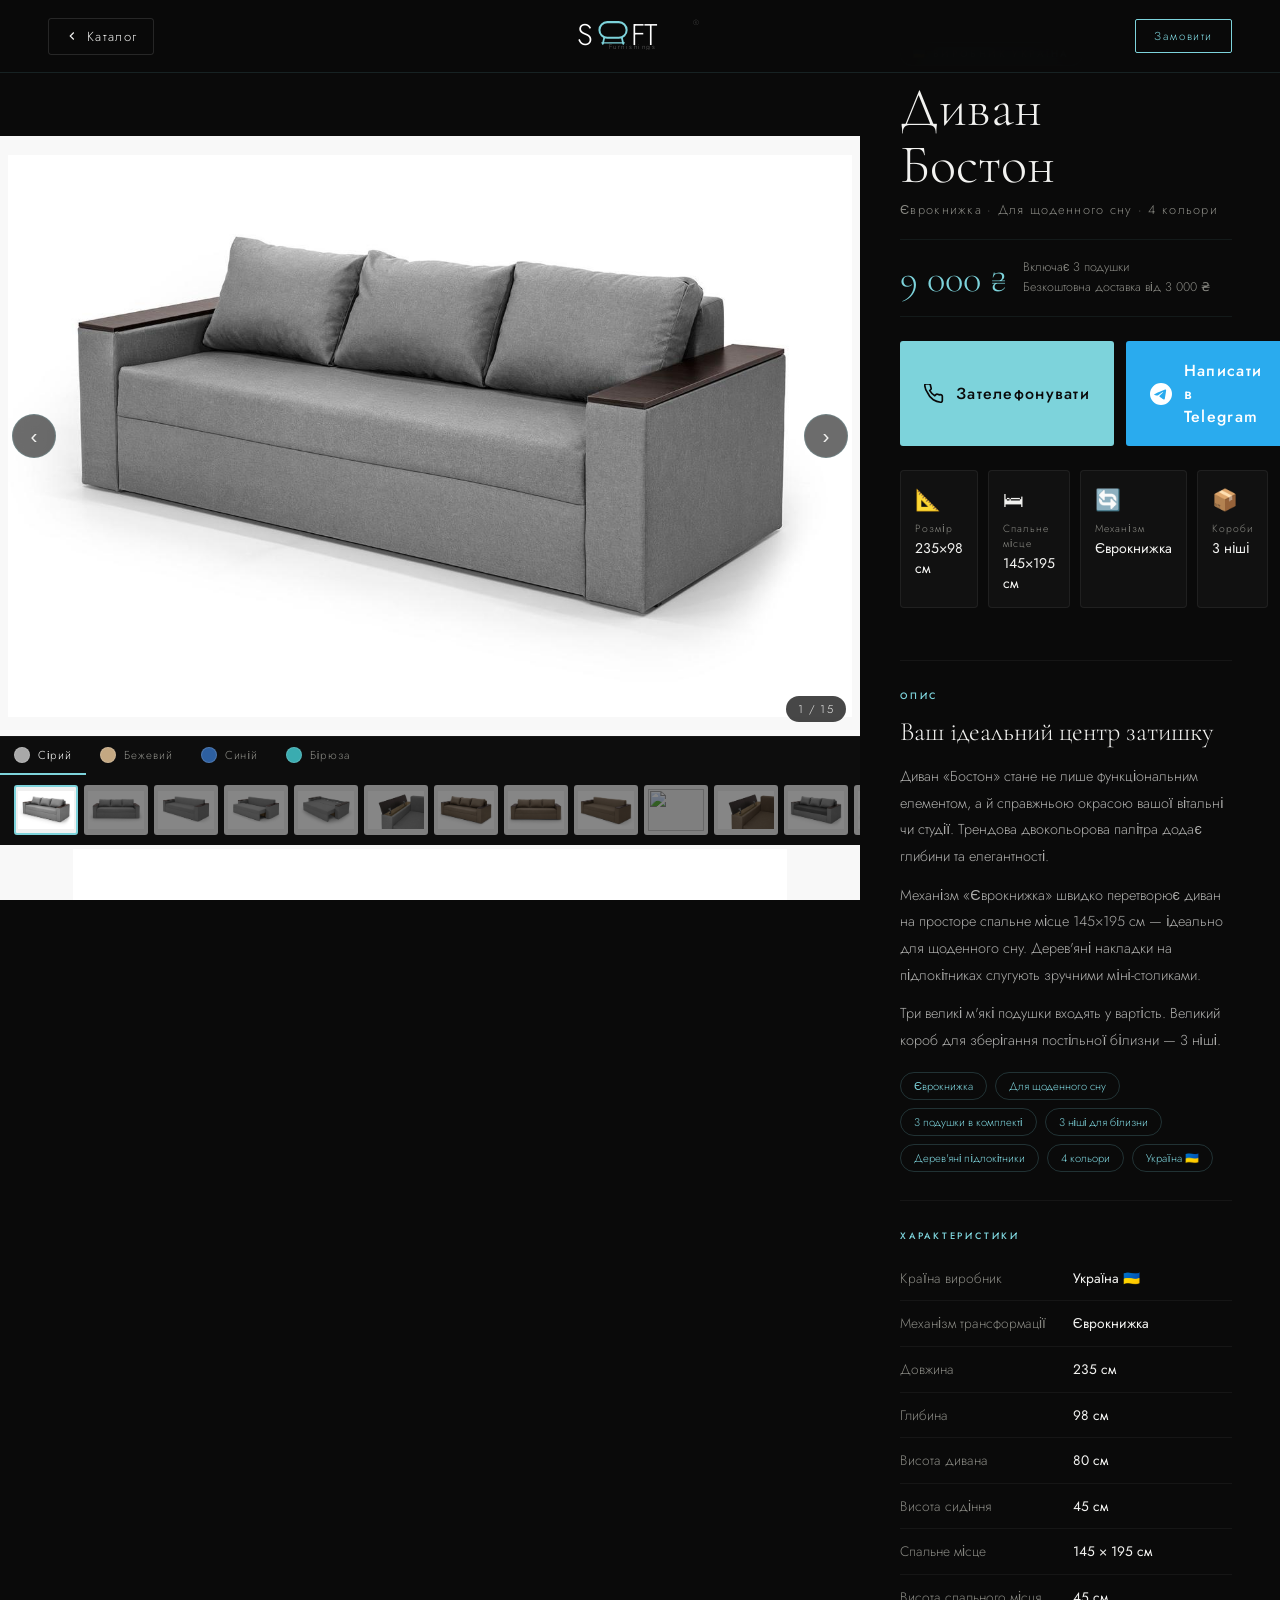
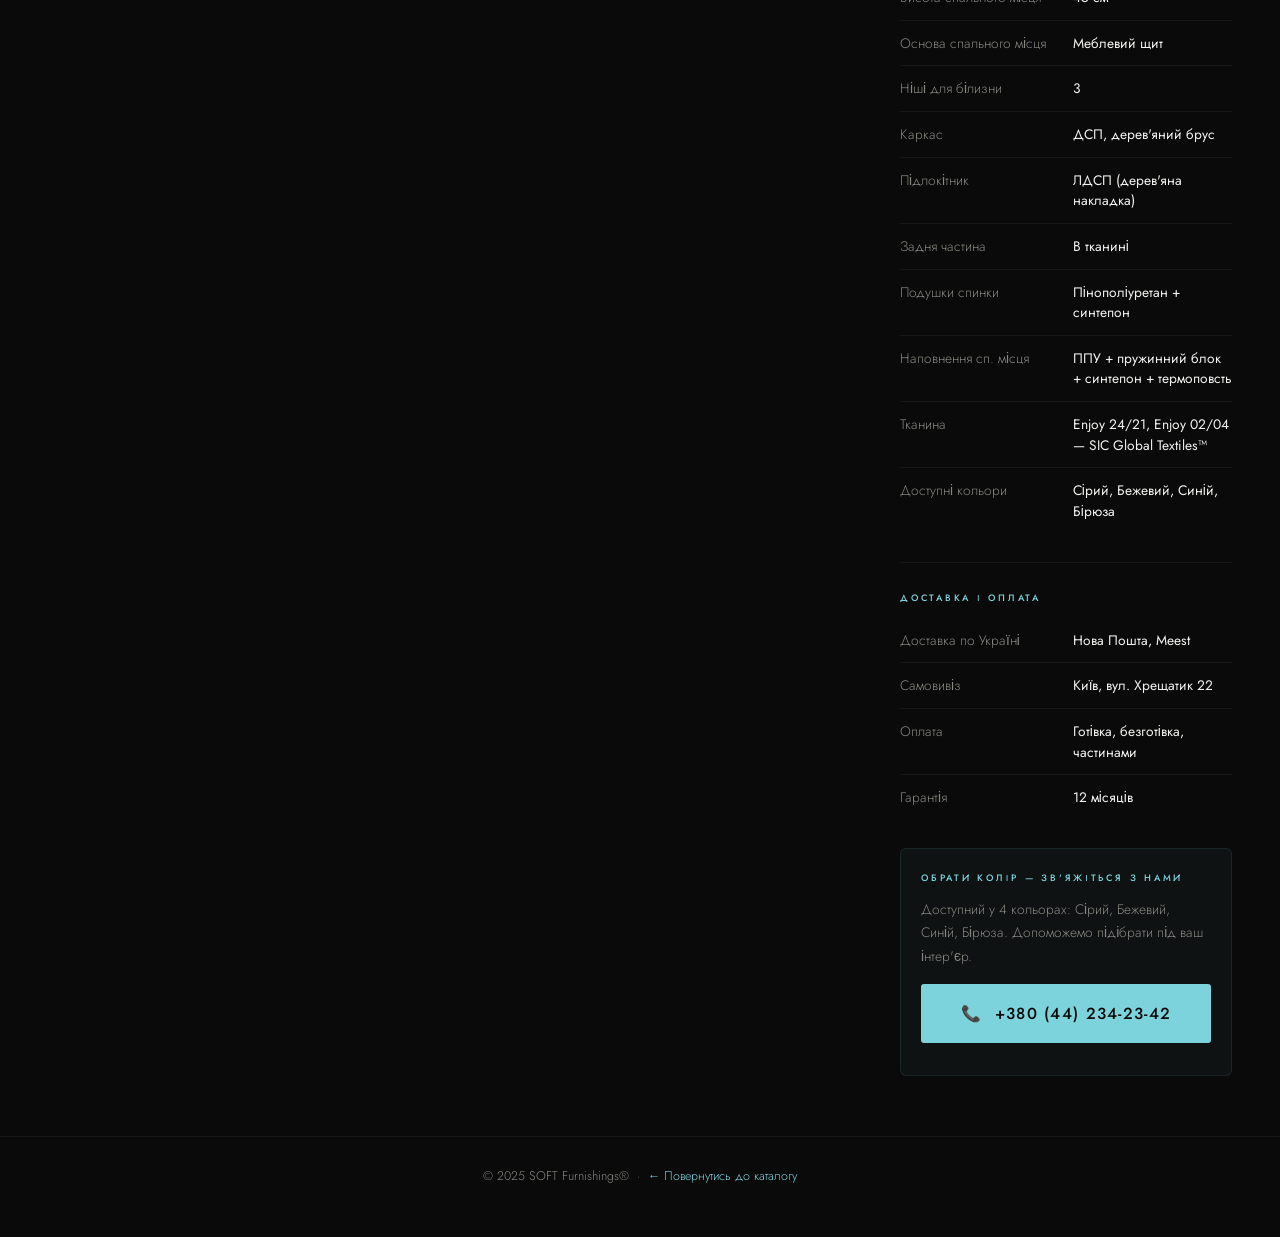
==== products/boston/index.html @ 0460acaa "Add files via upload" ====
<!DOCTYPE html>
<html lang="uk">
<head>
  <meta charset="UTF-8">
  <meta name="viewport" content="width=device-width, initial-scale=1.0">
  <title>Диван Бостон — SOFT Furnishings</title>
  <link rel="preconnect" href="https://fonts.googleapis.com">
  <link rel="preconnect" href="https://fonts.gstatic.com" crossorigin>
  <link href="https://fonts.googleapis.com/css2?family=Cormorant+Garamond:ital,wght@0,300;0,400;1,300;1,400&family=Jost:wght@200;300;400;500&display=swap" rel="stylesheet">
  <style>
    *,*::before,*::after{box-sizing:border-box;margin:0;padding:0}
    :root{
      --ink:#0a0a0a;--cream:#f2f2f0;--muted:#888882;
      --cyan:#7dd3db;--cyan2:#5bbdc6;
      --tg:#2AABEE;--tg-dark:#1a8fc7;
      --serif:'Cormorant Garamond',Georgia,serif;
      --sans:'Jost',sans-serif;
      --ease:cubic-bezier(0.16,1,0.3,1);
    }
    html{scroll-behavior:smooth}
    body{background:var(--ink);color:var(--cream);font-family:var(--sans);font-weight:300;overflow-x:hidden}

    .nav{position:fixed;top:0;left:0;right:0;z-index:200;display:flex;align-items:center;justify-content:space-between;padding:14px 20px;background:rgba(10,10,10,0.97);border-bottom:1px solid rgba(125,211,219,0.12);backdrop-filter:blur(20px)}
    .nav-back{display:flex;align-items:center;gap:8px;color:var(--cream);text-decoration:none;font-size:0.82rem;letter-spacing:0.1em;padding:8px 16px;border-radius:3px;border:1px solid rgba(255,255,255,0.12);transition:border-color 0.3s,color 0.3s}
    .nav-back svg{width:14px;height:14px}
    .nav-back:hover{color:var(--cyan);border-color:var(--cyan)}
    .nav-logo-wrap{text-decoration:none}
    .nav-logo-svg{height:34px;width:auto}
    .nav-cta-mini{border:1px solid var(--cyan);color:var(--cyan);padding:8px 18px;border-radius:2px;font-size:0.72rem;letter-spacing:0.14em;text-decoration:none;font-family:var(--sans);transition:background 0.3s,color 0.3s}
    .nav-cta-mini:hover{background:var(--cyan);color:var(--ink)}

    .gallery-hero{margin-top:64px}
    .main-photo-wrap{position:relative;overflow:hidden;background:#f8f8f8;height:65vw;max-height:560px;min-height:260px}
    .main-photo{width:100%;height:100%;object-fit:contain;cursor:zoom-in;transition:opacity 0.4s var(--ease),transform 0.4s var(--ease);padding:8px}
    .main-photo.fade{opacity:0;transform:scale(1.02)}
    .photo-counter{position:absolute;bottom:14px;right:14px;background:rgba(10,10,10,0.75);color:var(--cream);font-size:0.7rem;letter-spacing:0.12em;padding:5px 12px;border-radius:20px;backdrop-filter:blur(8px)}
    .gallery-arrow{position:absolute;top:50%;transform:translateY(-50%);width:44px;height:44px;background:rgba(10,10,10,0.6);border:1px solid rgba(125,211,219,0.2);color:var(--cream);font-size:1.3rem;border-radius:50%;display:flex;align-items:center;justify-content:center;cursor:pointer;z-index:10;backdrop-filter:blur(8px);transition:background 0.3s,border-color 0.3s}
    .gallery-arrow:hover{background:rgba(125,211,219,0.15);border-color:var(--cyan)}
    .gallery-arrow.prev{left:12px}
    .gallery-arrow.next{right:12px}

    /* COLOR TABS — перемикач кольорів */
    .color-tabs{display:flex;gap:0;background:#0d0d0d;border-top:1px solid rgba(255,255,255,0.04);overflow-x:auto;scrollbar-width:none}
    .color-tabs::-webkit-scrollbar{display:none}
    .color-tab{flex:0 0 auto;padding:10px 14px;cursor:pointer;display:flex;align-items:center;gap:8px;border-bottom:2px solid transparent;transition:border-color 0.3s;white-space:nowrap}
    .color-tab.active{border-bottom-color:var(--cyan)}
    .color-dot{width:16px;height:16px;border-radius:50%;flex-shrink:0;border:1px solid rgba(255,255,255,0.15)}
    .color-tab-name{font-size:0.72rem;color:var(--muted);letter-spacing:0.08em;transition:color 0.3s}
    .color-tab.active .color-tab-name{color:var(--cream)}

    .thumbs{display:flex;gap:6px;padding:10px 14px;overflow-x:auto;background:#0d0d0d;-webkit-overflow-scrolling:touch;scrollbar-width:none}
    .thumbs::-webkit-scrollbar{display:none}
    .thumb{flex:0 0 64px;height:50px;border-radius:3px;overflow:hidden;border:2px solid transparent;cursor:pointer;transition:border-color 0.3s,opacity 0.3s;opacity:0.5;background:#f0f0f0}
    .thumb.active{border-color:var(--cyan);opacity:1}
    .thumb img{width:100%;height:100%;object-fit:contain;display:block;padding:2px}

    .product-info{padding:28px 20px 0}
    .product-badge{display:inline-block;background:rgba(125,211,219,0.1);border:1px solid rgba(125,211,219,0.25);color:var(--cyan);font-size:0.6rem;letter-spacing:0.25em;font-weight:500;padding:4px 12px;border-radius:20px;margin-bottom:14px;text-transform:uppercase}
    .product-name{font-family:var(--serif);font-size:clamp(2.2rem,8vw,3.4rem);font-weight:300;line-height:1.05;margin-bottom:6px}
    .product-sub{font-size:0.8rem;color:var(--muted);letter-spacing:0.1em;margin-bottom:20px}
    .price-block{display:flex;align-items:flex-end;gap:16px;margin-bottom:24px;padding:18px 0;border-top:1px solid rgba(125,211,219,0.08);border-bottom:1px solid rgba(125,211,219,0.08)}
    .price-main{font-family:var(--serif);font-size:2.4rem;font-weight:300;color:var(--cyan);line-height:1}
    .price-note{font-size:0.78rem;color:var(--muted);line-height:1.6}

    .cta-block{display:flex;flex-direction:column;gap:12px;margin-bottom:24px}
    .btn-phone{display:flex;align-items:center;justify-content:center;gap:12px;background:var(--cyan);color:var(--ink);padding:18px 24px;border-radius:3px;font-size:1rem;letter-spacing:0.08em;font-weight:500;text-decoration:none;font-family:var(--sans);transition:background 0.3s,transform 0.2s}
    .btn-phone:hover{background:var(--cyan2);transform:translateY(-1px)}
    .btn-phone svg{width:20px;height:20px;flex-shrink:0}
    .btn-telegram{display:flex;align-items:center;justify-content:center;gap:12px;background:var(--tg);color:#fff;padding:18px 24px;border-radius:3px;font-size:1rem;letter-spacing:0.08em;font-weight:500;text-decoration:none;font-family:var(--sans);transition:background 0.3s,transform 0.2s}
    .btn-telegram:hover{background:var(--tg-dark);transform:translateY(-1px)}
    .btn-telegram svg{width:22px;height:22px;flex-shrink:0}

    /* Особливості дивана — іконки */
    .features-grid{display:grid;grid-template-columns:1fr 1fr;gap:10px;margin-bottom:28px}
    .feat-item{background:rgba(255,255,255,0.03);border:1px solid rgba(255,255,255,0.06);border-radius:4px;padding:14px}
    .feat-icon{font-size:1.3rem;margin-bottom:6px}
    .feat-label{font-size:0.65rem;color:var(--muted);letter-spacing:0.1em;margin-bottom:2px}
    .feat-value{font-size:0.88rem;color:var(--cream);font-weight:400}

    .section-block{padding:28px 20px;border-top:1px solid rgba(255,255,255,0.05)}
    .section-label{font-size:0.58rem;letter-spacing:0.3em;color:var(--cyan);text-transform:uppercase;font-weight:500;margin-bottom:14px}
    .section-block h2{font-family:var(--serif);font-size:1.65rem;font-weight:300;line-height:1.25;margin-bottom:14px}
    .section-block p{font-size:0.9rem;color:rgba(242,242,240,0.7);line-height:1.85;margin-bottom:12px}
    .feature-pills{display:flex;flex-wrap:wrap;gap:8px;margin-top:18px}
    .pill{border:1px solid rgba(125,211,219,0.2);color:var(--cyan);font-size:0.7rem;padding:5px 13px;border-radius:20px}

    .specs-table{width:100%;border-collapse:collapse}
    .specs-table tr{border-bottom:1px solid rgba(255,255,255,0.05)}
    .specs-table tr:last-child{border-bottom:none}
    .specs-table td{padding:12px 0;font-size:0.86rem;line-height:1.5;vertical-align:top}
    .specs-table td:first-child{color:var(--muted);width:52%;padding-right:12px}
    .specs-table td:last-child{color:var(--cream);font-weight:400}

    /* Photo grid — 15 фото без дірок: wide,пара,wide,пара,пара,wide,пара,пара,wide = 1+2+1+2+2+1+2+2+1=14... 
       15: wide,пара,пара,wide,пара,пара,wide,пара,wide = 1+2+2+1+2+2+1+2+1=14... 
       15: wide,пара,wide,пара,пара,wide,пара,пара,wide,wide = ні
       Правильно: всі пари + якщо непарне — останнє wide
       15 = wide + пара + пара + wide + пара + пара + wide + пара = 1+2+2+1+2+2+1+2 = 13... ні
       15 = wide + пара + wide + пара + пара + wide + пара + пара + wide = 1+2+1+2+2+1+2+2+1 = 14... ні
       15: wide(1) + 2 + 2 + wide(1) + 2 + 2 + wide(1) + 2 + wide(1) + wide(1) = 15 ✓ */
    .photo-grid{display:grid;grid-template-columns:1fr 1fr;gap:3px;background:#0d0d0d}
    .photo-grid-item{overflow:hidden;aspect-ratio:4/3;cursor:pointer;background:#f8f8f8}
    .photo-grid-item.wide{grid-column:span 2;aspect-ratio:16/9}
    .photo-grid-item img{width:100%;height:100%;object-fit:contain;transition:transform 0.7s var(--ease);display:block;padding:4px}
    .photo-grid-item:hover img{transform:scale(1.04)}

    .contact-box{margin:0 20px 20px;background:rgba(125,211,219,0.04);border:1px solid rgba(125,211,219,0.1);border-radius:6px;padding:22px 20px}
    .contact-box p{font-size:0.86rem;color:var(--muted);margin-bottom:16px;line-height:1.7}

    .viewer{position:fixed;inset:0;z-index:1000;background:rgba(5,5,5,0.97);display:none;align-items:center;justify-content:center;backdrop-filter:blur(12px)}
    .viewer.open{display:flex}
    .viewer img{max-width:96vw;max-height:92vh;object-fit:contain}
    .viewer-close{position:absolute;top:16px;right:16px;width:44px;height:44px;background:rgba(255,255,255,0.08);border:none;color:white;font-size:1.2rem;border-radius:50%;display:flex;align-items:center;justify-content:center;cursor:pointer}
    .viewer-prev,.viewer-next{position:absolute;top:50%;transform:translateY(-50%);width:44px;height:44px;background:rgba(255,255,255,0.08);border:none;color:white;font-size:1.2rem;border-radius:50%;display:flex;align-items:center;justify-content:center;cursor:pointer}
    .viewer-prev{left:12px}.viewer-next{right:12px}

    .sticky-bar{position:fixed;bottom:0;left:0;right:0;z-index:150;background:rgba(10,10,10,0.97);border-top:1px solid rgba(125,211,219,0.15);padding:10px 16px;backdrop-filter:blur(16px);display:flex;align-items:center;gap:10px}
    .sticky-price{font-family:var(--serif);font-size:1.4rem;font-weight:300;color:var(--cyan);white-space:nowrap}
    .sticky-phone{flex:1;background:var(--cyan);color:var(--ink);border:none;border-radius:3px;padding:13px 10px;font-size:0.8rem;font-weight:500;letter-spacing:0.1em;font-family:var(--sans);cursor:pointer;text-decoration:none;display:flex;align-items:center;justify-content:center;gap:6px}
    .sticky-tg{flex:1;background:var(--tg);color:#fff;border:none;border-radius:3px;padding:13px 10px;font-size:0.8rem;font-weight:500;letter-spacing:0.1em;font-family:var(--sans);cursor:pointer;text-decoration:none;display:flex;align-items:center;justify-content:center;gap:6px}

    .footer-mini{padding:28px 20px 110px;text-align:center;border-top:1px solid rgba(255,255,255,0.05)}
    .footer-mini p{font-size:0.78rem;color:var(--muted);line-height:1.9}
    .footer-mini a{color:var(--cyan);text-decoration:none}

    @media(min-width:900px){
      .nav{padding:16px 48px}
      .gallery-hero{margin-top:68px}
      .product-layout{display:grid;grid-template-columns:1fr 420px;max-width:1300px;margin:0 auto}
      .gallery-col{position:sticky;top:68px;height:calc(100vh - 68px);overflow-y:auto}
      .main-photo-wrap{height:52vw;max-height:600px}
      .info-col{padding:40px 48px 40px 40px;overflow-y:auto}
      .product-info{padding:0 0 24px}
      .cta-block{flex-direction:row}
      .btn-phone,.btn-telegram{flex:1}
      .features-grid{grid-template-columns:repeat(4,1fr)}
      .sticky-bar{display:none}
      .footer-mini{padding-bottom:48px}
      .section-block{padding:28px 0}
      .contact-box{margin:0 0 20px}
    }
  </style>
</head>
<body>

  <nav class="nav">
    <a href="../../index.html" class="nav-back">
      <svg viewBox="0 0 24 24" fill="none" stroke="currentColor" stroke-width="2"><polyline points="15 18 9 12 15 6"/></svg>
      Каталог
    </a>
    <a href="../../index.html" class="nav-logo-wrap" aria-label="SOFT Furnishings">
      <svg class="nav-logo-svg" viewBox="0 0 200 50" fill="none">
        <text x="0" y="42" font-family="'Jost',sans-serif" font-weight="300" font-size="44" fill="white" letter-spacing="-1">S</text>
        <g transform="translate(30,6)">
          <rect x="3" y="3" width="40" height="23" rx="11.5" stroke="#7dd3db" stroke-width="3" fill="none"/>
          <line x1="10" y1="26" x2="8" y2="35" stroke="#7dd3db" stroke-width="2.6" stroke-linecap="round"/>
          <line x1="36" y1="26" x2="38" y2="35" stroke="#7dd3db" stroke-width="2.6" stroke-linecap="round"/>
          <line x1="6.5" y1="33.5" x2="39.5" y2="33.5" stroke="#7dd3db" stroke-width="2" stroke-linecap="round"/>
        </g>
        <text x="80" y="42" font-family="'Jost',sans-serif" font-weight="300" font-size="44" fill="white" letter-spacing="-1">FT</text>
        <text x="170" y="13" font-family="'Jost',sans-serif" font-weight="200" font-size="11" fill="rgba(255,255,255,0.4)">®</text>
        <text x="47" y="49" font-family="'Jost',sans-serif" font-weight="300" font-size="10" fill="rgba(255,255,255,0.38)" letter-spacing="2.2">Furnishings</text>
      </svg>
    </a>
    <a href="../../index.html#contact" class="nav-cta-mini">Замовити</a>
  </nav>

  <div class="product-layout">
    <div class="gallery-col">
      <div class="gallery-hero">
        <div class="main-photo-wrap">
          <img class="main-photo" id="mainPhoto" src="p1.jpeg" alt="Диван Бостон">
          <div class="photo-counter" id="photoCounter">1 / 15</div>
          <button class="gallery-arrow prev" id="prevBtn">‹</button>
          <button class="gallery-arrow next" id="nextBtn">›</button>
        </div>

        <!-- Перемикач кольорів -->
        <div class="color-tabs" id="colorTabs">
          <div class="color-tab active" data-start="0" data-end="4">
            <div class="color-dot" style="background:#a8a8a8"></div>
            <span class="color-tab-name">Сірий</span>
          </div>
          <div class="color-tab" data-start="4" data-end="8">
            <div class="color-dot" style="background:#c4a882"></div>
            <span class="color-tab-name">Бежевий</span>
          </div>
          <div class="color-tab" data-start="8" data-end="11">
            <div class="color-dot" style="background:#2d5fa0"></div>
            <span class="color-tab-name">Синій</span>
          </div>
          <div class="color-tab" data-start="11" data-end="15">
            <div class="color-dot" style="background:#3aacb0"></div>
            <span class="color-tab-name">Бірюза</span>
          </div>
        </div>

        <div class="thumbs" id="thumbsStrip">
          <div class="thumb active" data-idx="0"><img src="p1.jpeg" alt=""></div>
          <div class="thumb" data-idx="1"><img src="p2.jpeg" alt=""></div>
          <div class="thumb" data-idx="2"><img src="p3.jpeg" alt=""></div>
          <div class="thumb" data-idx="3"><img src="p4.jpeg" alt=""></div>
          <div class="thumb" data-idx="4"><img src="p5.jpeg" alt=""></div>
          <div class="thumb" data-idx="5"><img src="p6.jpeg" alt=""></div>
          <div class="thumb" data-idx="6"><img src="p7.jpeg" alt=""></div>
          <div class="thumb" data-idx="7"><img src="p8.jpeg" alt=""></div>
          <div class="thumb" data-idx="8"><img src="p9.jpeg" alt=""></div>
          <div class="thumb" data-idx="9"><img src="p10.jpeg" alt=""></div>
          <div class="thumb" data-idx="10"><img src="p11.jpeg" alt=""></div>
          <div class="thumb" data-idx="11"><img src="p12.jpeg" alt=""></div>
          <div class="thumb" data-idx="12"><img src="p13.jpeg" alt=""></div>
          <div class="thumb" data-idx="13"><img src="p14.jpeg" alt=""></div>
          <div class="thumb" data-idx="14"><img src="p15.jpeg" alt=""></div>
        </div>
      </div>

      <!-- Photo grid: 15 = wide+пара+пара+wide+пара+пара+wide+пара+wide = 1+2+2+1+2+2+1+2+1+1=15 ✓ -->
      <div class="photo-grid">
        <div class="photo-grid-item wide" data-full="0"><img src="p1.jpeg" loading="lazy" alt="Сірий — вид 1"></div>
        <div class="photo-grid-item" data-full="1"><img src="p2.jpeg" loading="lazy" alt="Сірий — вид 2"></div>
        <div class="photo-grid-item" data-full="2"><img src="p3.jpeg" loading="lazy" alt="Сірий — фронт"></div>
        <div class="photo-grid-item" data-full="3"><img src="p4.jpeg" loading="lazy" alt="Сірий — двоколір"></div>
        <div class="photo-grid-item" data-full="4"><img src="p5.jpeg" loading="lazy" alt="Сірий — розкладений"></div>
        <div class="photo-grid-item wide" data-full="5"><img src="p6.jpeg" loading="lazy" alt="Бежевий — фронт"></div>
        <div class="photo-grid-item" data-full="6"><img src="p7.jpeg" loading="lazy" alt="Синій — фронт"></div>
        <div class="photo-grid-item" data-full="7"><img src="p8.jpeg" loading="lazy" alt="Бежевий — вид"></div>
        <div class="photo-grid-item" data-full="8"><img src="p9.jpeg" loading="lazy" alt="Синій — вид 2"></div>
        <div class="photo-grid-item" data-full="9"><img src="p10.jpeg" loading="lazy" alt="Бірюза — вид 1"></div>
        <div class="photo-grid-item wide" data-full="10"><img src="p11.jpeg" loading="lazy" alt="Бірюза — вид 2"></div>
        <div class="photo-grid-item" data-full="11"><img src="p12.jpeg" loading="lazy" alt="Бірюза — фронт"></div>
        <div class="photo-grid-item" data-full="12"><img src="p13.jpeg" loading="lazy" alt="Сірий — двоколір 2"></div>
        <div class="photo-grid-item wide" data-full="13"><img src="p14.jpeg" loading="lazy" alt="Бежевий — вид 2"></div>
        <div class="photo-grid-item wide" data-full="14"><img src="p15.jpeg" loading="lazy" alt="Синій — вид 2"></div>
      </div>
    </div>

    <div class="info-col">
      <div class="product-info">
        <div class="product-badge">🇺🇦 Виробник Україна</div>
        <h1 class="product-name">Диван<br>Бостон</h1>
        <p class="product-sub">Єврокнижка · Для щоденного сну · 4 кольори</p>

        <div class="price-block">
          <div class="price-main">9 000 ₴</div>
          <div class="price-note">Включає 3 подушки<br>Безкоштовна доставка від 3 000 ₴</div>
        </div>

        <div class="cta-block">
          <a href="tel:+380442342342" class="btn-phone">
            <svg viewBox="0 0 24 24" fill="none" stroke="currentColor" stroke-width="2"><path d="M22 16.92v3a2 2 0 01-2.18 2 19.79 19.79 0 01-8.63-3.07A19.5 19.5 0 013.87 9.8a19.79 19.79 0 01-3.07-8.63A2 2 0 012.78 0h3a2 2 0 012 1.72c.127.96.361 1.903.7 2.81a2 2 0 01-.45 2.11L6.91 7.91a16 16 0 006.07 6.07l1.27-1.27a2 2 0 012.11-.45c.907.339 1.85.573 2.81.7A2 2 0 0122 14.92z"/></svg>
            Зателефонувати
          </a>
          <a href="https://t.me/soft_furnishings" class="btn-telegram" target="_blank" rel="noopener">
            <svg viewBox="0 0 24 24" fill="white"><path d="M11.944 0A12 12 0 0 0 0 12a12 12 0 0 0 12 12 12 12 0 0 0 12-12A12 12 0 0 0 12 0a12 12 0 0 0-.056 0zm4.962 7.224c.1-.002.321.023.465.14a.506.506 0 0 1 .171.325c.016.093.036.306.02.472-.18 1.898-.962 6.502-1.36 8.627-.168.9-.499 1.201-.82 1.23-.696.065-1.225-.46-1.9-.902-1.056-.693-1.653-1.124-2.678-1.8-1.185-.78-.417-1.21.258-1.91.177-.184 3.247-2.977 3.307-3.23.007-.032.014-.15-.056-.212s-.174-.041-.249-.024c-.106.024-1.793 1.14-5.061 3.345-.48.33-.913.49-1.302.48-.428-.008-1.252-.241-1.865-.44-.752-.245-1.349-.374-1.297-.789.027-.216.325-.437.893-.663 3.498-1.524 5.83-2.529 6.998-3.014 3.332-1.386 4.025-1.627 4.476-1.635z"/></svg>
            Написати в Telegram
          </a>
        </div>

        <div class="features-grid">
          <div class="feat-item"><div class="feat-icon">📐</div><div class="feat-label">Розмір</div><div class="feat-value">235×98 см</div></div>
          <div class="feat-item"><div class="feat-icon">🛏</div><div class="feat-label">Спальне місце</div><div class="feat-value">145×195 см</div></div>
          <div class="feat-item"><div class="feat-icon">🔄</div><div class="feat-label">Механізм</div><div class="feat-value">Єврокнижка</div></div>
          <div class="feat-item"><div class="feat-icon">📦</div><div class="feat-label">Короби</div><div class="feat-value">3 ніші</div></div>
        </div>
      </div>

      <div class="section-block">
        <div class="section-label">Опис</div>
        <h2>Ваш ідеальний центр затишку</h2>
        <p>Диван «Бостон» стане не лише функціональним елементом, а й справжньою окрасою вашої вітальні чи студії. Трендова двокольорова палітра додає глибини та елегантності.</p>
        <p>Механізм «Єврокнижка» швидко перетворює диван на просторе спальне місце 145×195 см — ідеально для щоденного сну. Дерев'яні накладки на підлокітниках слугують зручними міні-столиками.</p>
        <p>Три великі м'які подушки входять у вартість. Великий короб для зберігання постільної білизни — 3 ніші.</p>
        <div class="feature-pills">
          <span class="pill">Єврокнижка</span>
          <span class="pill">Для щоденного сну</span>
          <span class="pill">3 подушки в комплекті</span>
          <span class="pill">3 ніші для білизни</span>
          <span class="pill">Дерев'яні підлокітники</span>
          <span class="pill">4 кольори</span>
          <span class="pill">Україна 🇺🇦</span>
        </div>
      </div>

      <div class="section-block">
        <div class="section-label">Характеристики</div>
        <table class="specs-table">
          <tr><td>Країна виробник</td><td>Україна 🇺🇦</td></tr>
          <tr><td>Механізм трансформації</td><td>Єврокнижка</td></tr>
          <tr><td>Довжина</td><td>235 см</td></tr>
          <tr><td>Глибина</td><td>98 см</td></tr>
          <tr><td>Висота дивана</td><td>80 см</td></tr>
          <tr><td>Висота сидіння</td><td>45 см</td></tr>
          <tr><td>Спальне місце</td><td>145 × 195 см</td></tr>
          <tr><td>Висота спального місця</td><td>45 см</td></tr>
          <tr><td>Основа спального місця</td><td>Меблевий щит</td></tr>
          <tr><td>Ніші для білизни</td><td>3</td></tr>
          <tr><td>Каркас</td><td>ДСП, дерев'яний брус</td></tr>
          <tr><td>Підлокітник</td><td>ЛДСП (дерев'яна накладка)</td></tr>
          <tr><td>Задня частина</td><td>В тканині</td></tr>
          <tr><td>Подушки спинки</td><td>Пінополіуретан + синтепон</td></tr>
          <tr><td>Наповнення сп. місця</td><td>ППУ + пружинний блок + синтепон + термоповсть</td></tr>
          <tr><td>Тканина</td><td>Enjoy 24/21, Enjoy 02/04 — SIC Global Textiles™</td></tr>
          <tr><td>Доступні кольори</td><td>Сірий, Бежевий, Синій, Бірюза</td></tr>
        </table>
      </div>

      <div class="section-block">
        <div class="section-label">Доставка і оплата</div>
        <table class="specs-table">
          <tr><td>Доставка по Україні</td><td>Нова Пошта, Meest</td></tr>
          <tr><td>Самовивіз</td><td>Київ, вул. Хрещатик 22</td></tr>
          <tr><td>Оплата</td><td>Готівка, безготівка, частинами</td></tr>
          <tr><td>Гарантія</td><td>12 місяців</td></tr>
        </table>
      </div>

      <div class="contact-box">
        <div class="section-label">Обрати колір — зв'яжіться з нами</div>
        <p>Доступний у 4 кольорах: Сірий, Бежевий, Синій, Бірюза. Допоможемо підібрати під ваш інтер'єр.</p>
        <a href="tel:+380442342342" class="btn-phone" style="display:flex;margin-bottom:10px">
          📞 &nbsp;+380 (44) 234-23-42
        </a>
      </div>
    </div>
  </div>

  <div class="footer-mini">
    <p>© 2025 SOFT Furnishings® &nbsp;·&nbsp; <a href="../../index.html">← Повернутись до каталогу</a></p>
  </div>

  <div class="sticky-bar">
    <div class="sticky-price">9 000 ₴</div>
    <a href="tel:+380442342342" class="sticky-phone">📞 Дзвінок</a>
    <a href="https://t.me/soft_furnishings" class="sticky-tg" target="_blank">
      <svg viewBox="0 0 24 24" fill="white" width="16" height="16"><path d="M11.944 0A12 12 0 0 0 0 12a12 12 0 0 0 12 12 12 12 0 0 0 12-12A12 12 0 0 0 12 0a12 12 0 0 0-.056 0zm4.962 7.224c.1-.002.321.023.465.14a.506.506 0 0 1 .171.325c.016.093.036.306.02.472-.18 1.898-.962 6.502-1.36 8.627-.168.9-.499 1.201-.82 1.23-.696.065-1.225-.46-1.9-.902-1.056-.693-1.653-1.124-2.678-1.8-1.185-.78-.417-1.21.258-1.91.177-.184 3.247-2.977 3.307-3.23.007-.032.014-.15-.056-.212s-.174-.041-.249-.024c-.106.024-1.793 1.14-5.061 3.345-.48.33-.913.49-1.302.48-.428-.008-1.252-.241-1.865-.44-.752-.245-1.349-.374-1.297-.789.027-.216.325-.437.893-.663 3.498-1.524 5.83-2.529 6.998-3.014 3.332-1.386 4.025-1.627 4.476-1.635z"/></svg>
      Telegram
    </a>
  </div>

  <div class="viewer" id="viewer">
    <button class="viewer-close" id="viewerClose">✕</button>
    <button class="viewer-prev" id="viewerPrev">‹</button>
    <img id="viewerImg" src="" alt="">
    <button class="viewer-next" id="viewerNext">›</button>
  </div>

  <script>
  (function(){
    const photos=['p1.jpeg','p2.jpeg','p3.jpeg','p4.jpeg','p5.jpeg',
                  'p6.jpeg','p7.jpeg','p8.jpeg','p9.jpeg','p10.jpeg',
                  'p11.jpeg','p12.jpeg','p13.jpeg','p14.jpeg','p15.jpeg'];
    const total=photos.length;
    let cur=0;
    const mainPhoto=document.getElementById('mainPhoto');
    const counter=document.getElementById('photoCounter');
    const thumbs=document.querySelectorAll('.thumb');

    function setPhoto(idx,smooth){
      cur=((idx%total)+total)%total;
      if(smooth!==false)mainPhoto.classList.add('fade');
      setTimeout(()=>{
        mainPhoto.src=photos[cur];
        mainPhoto.classList.remove('fade');
        counter.textContent=(cur+1)+' / '+total;
        thumbs.forEach((t,i)=>t.classList.toggle('active',i===cur));
        thumbs[cur]&&thumbs[cur].scrollIntoView({behavior:'smooth',block:'nearest',inline:'center'});
        // Оновлюємо активний таб кольору
        document.querySelectorAll('.color-tab').forEach(tab=>{
          const s=+tab.dataset.start,e=+tab.dataset.end;
          tab.classList.toggle('active',cur>=s&&cur<e);
        });
      },smooth!==false?200:0);
    }

    document.getElementById('prevBtn').onclick=()=>setPhoto(cur-1);
    document.getElementById('nextBtn').onclick=()=>setPhoto(cur+1);
    thumbs.forEach(t=>t.onclick=()=>setPhoto(+t.dataset.idx));

    // Кліки по табах кольорів — переходимо до першого фото цього кольору
    document.querySelectorAll('.color-tab').forEach(tab=>{
      tab.onclick=()=>setPhoto(+tab.dataset.start);
    });

    let sx=0;
    mainPhoto.parentElement.addEventListener('touchstart',e=>sx=e.touches[0].clientX,{passive:true});
    mainPhoto.parentElement.addEventListener('touchend',e=>{
      const d=sx-e.changedTouches[0].clientX;
      if(Math.abs(d)>40)setPhoto(d>0?cur+1:cur-1);
    },{passive:true});

    document.addEventListener('keydown',e=>{
      if(e.key==='ArrowRight')setPhoto(cur+1);
      if(e.key==='ArrowLeft')setPhoto(cur-1);
      if(e.key==='Escape')closeViewer();
    });

    const viewer=document.getElementById('viewer');
    const vImg=document.getElementById('viewerImg');
    let vc=0;
    function openViewer(i){vc=i;vImg.src=photos[vc];viewer.classList.add('open');document.body.style.overflow='hidden';}
    function closeViewer(){viewer.classList.remove('open');document.body.style.overflow='';}
    function viewerGo(i){vc=((i%total)+total)%total;vImg.src=photos[vc];}
    document.getElementById('viewerClose').onclick=closeViewer;
    document.getElementById('viewerPrev').onclick=()=>viewerGo(vc-1);
    document.getElementById('viewerNext').onclick=()=>viewerGo(vc+1);
    mainPhoto.onclick=()=>openViewer(cur);
    document.querySelectorAll('.photo-grid-item').forEach(el=>el.onclick=()=>openViewer(+el.dataset.full));
    viewer.addEventListener('click',e=>{if(e.target===viewer)closeViewer();});
    let vsx=0;
    viewer.addEventListener('touchstart',e=>vsx=e.touches[0].clientX,{passive:true});
    viewer.addEventListener('touchend',e=>{
      const d=vsx-e.changedTouches[0].clientX;
      if(Math.abs(d)>40)viewerGo(d>0?vc+1:vc-1);
    },{passive:true});
  })();
  </script>
</body>
</html>
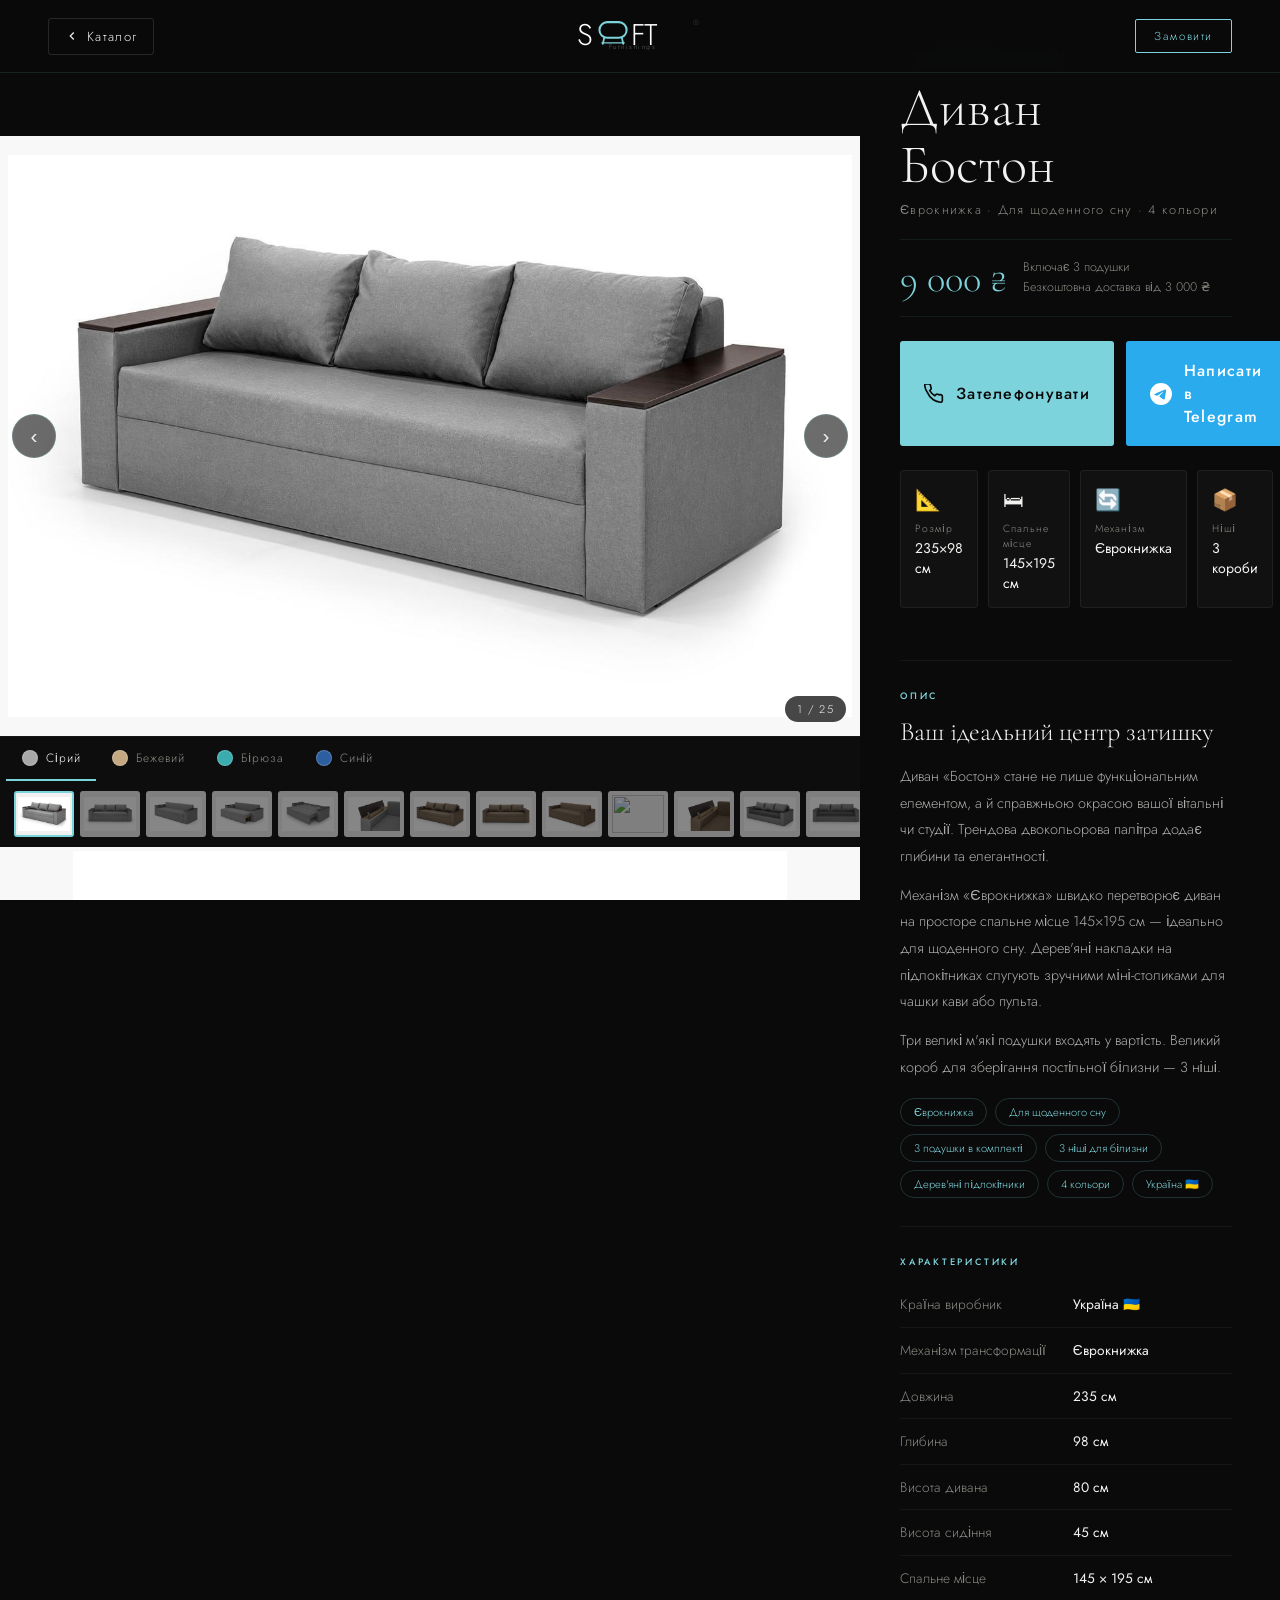
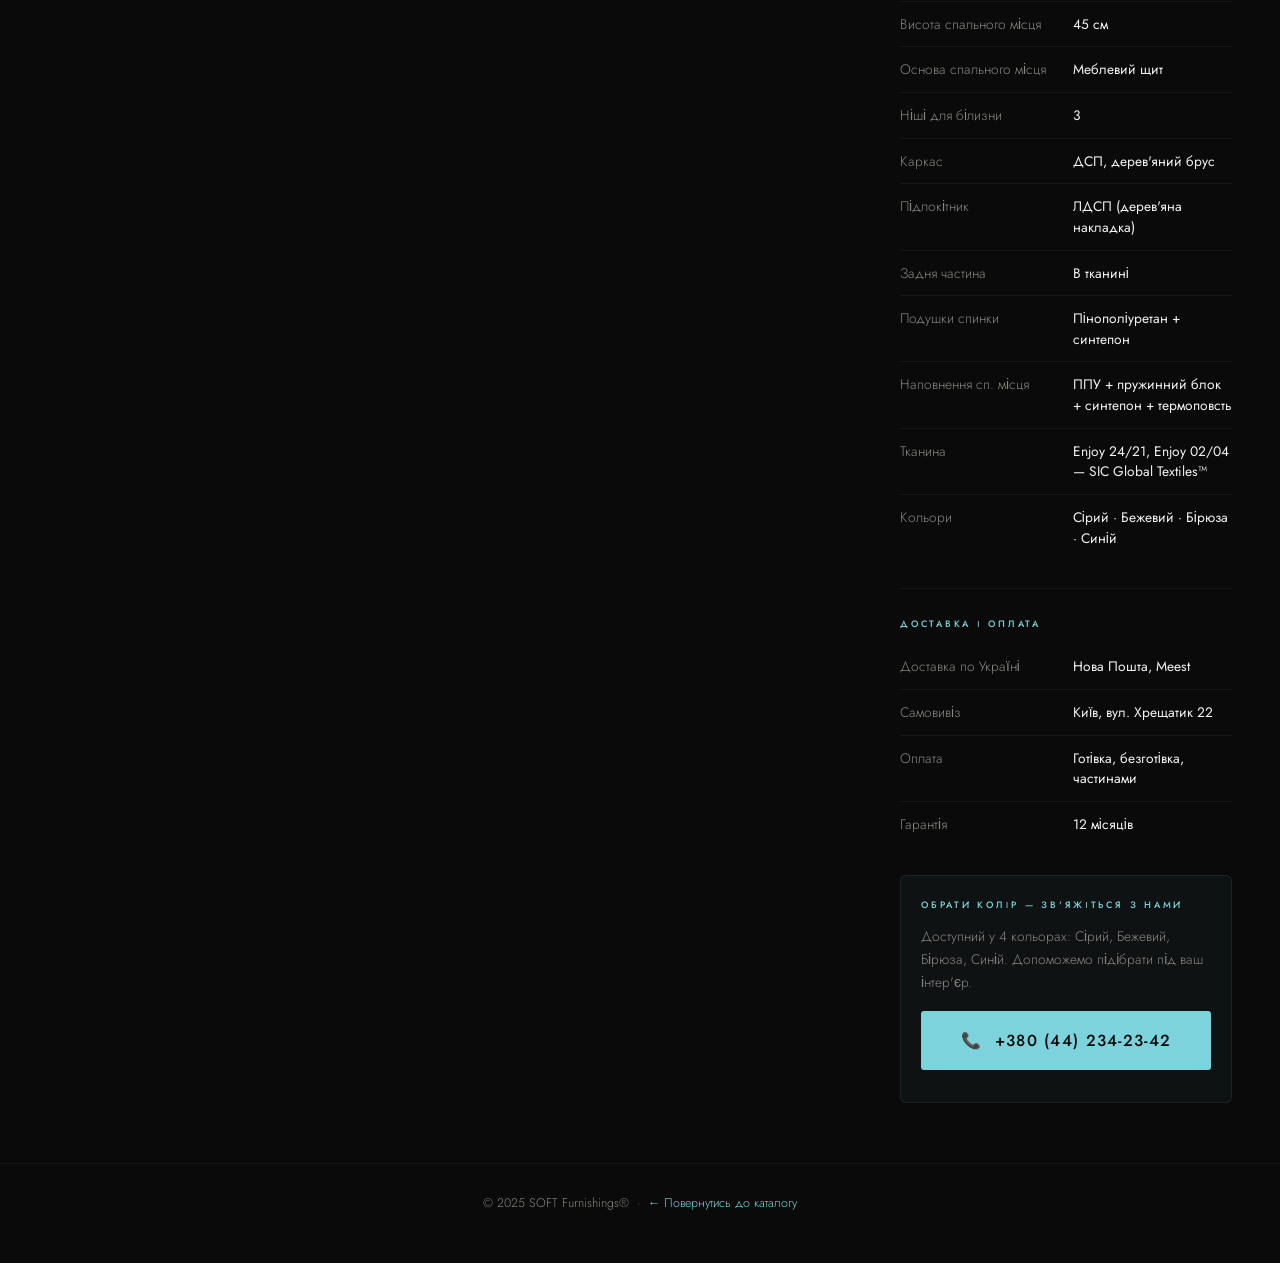
==== commit 77b1cc46: "Add files via upload" ====
--- a/products/boston/index.html
+++ b/products/boston/index.html
@@ -11,10 +11,8 @@
     *,*::before,*::after{box-sizing:border-box;margin:0;padding:0}
     :root{
       --ink:#0a0a0a;--cream:#f2f2f0;--muted:#888882;
-      --cyan:#7dd3db;--cyan2:#5bbdc6;
-      --tg:#2AABEE;--tg-dark:#1a8fc7;
-      --serif:'Cormorant Garamond',Georgia,serif;
-      --sans:'Jost',sans-serif;
+      --cyan:#7dd3db;--cyan2:#5bbdc6;--tg:#2AABEE;--tg-dark:#1a8fc7;
+      --serif:'Cormorant Garamond',Georgia,serif;--sans:'Jost',sans-serif;
       --ease:cubic-bezier(0.16,1,0.3,1);
     }
     html{scroll-behavior:smooth}
@@ -36,21 +34,20 @@
     .photo-counter{position:absolute;bottom:14px;right:14px;background:rgba(10,10,10,0.75);color:var(--cream);font-size:0.7rem;letter-spacing:0.12em;padding:5px 12px;border-radius:20px;backdrop-filter:blur(8px)}
     .gallery-arrow{position:absolute;top:50%;transform:translateY(-50%);width:44px;height:44px;background:rgba(10,10,10,0.6);border:1px solid rgba(125,211,219,0.2);color:var(--cream);font-size:1.3rem;border-radius:50%;display:flex;align-items:center;justify-content:center;cursor:pointer;z-index:10;backdrop-filter:blur(8px);transition:background 0.3s,border-color 0.3s}
     .gallery-arrow:hover{background:rgba(125,211,219,0.15);border-color:var(--cyan)}
-    .gallery-arrow.prev{left:12px}
-    .gallery-arrow.next{right:12px}
-
-    /* COLOR TABS — перемикач кольорів */
-    .color-tabs{display:flex;gap:0;background:#0d0d0d;border-top:1px solid rgba(255,255,255,0.04);overflow-x:auto;scrollbar-width:none}
+    .gallery-arrow.prev{left:12px}.gallery-arrow.next{right:12px}
+
+    /* COLOR TABS */
+    .color-tabs{display:flex;gap:0;background:#0d0d0d;border-top:1px solid rgba(255,255,255,0.04);overflow-x:auto;scrollbar-width:none;padding:0 6px}
     .color-tabs::-webkit-scrollbar{display:none}
-    .color-tab{flex:0 0 auto;padding:10px 14px;cursor:pointer;display:flex;align-items:center;gap:8px;border-bottom:2px solid transparent;transition:border-color 0.3s;white-space:nowrap}
+    .color-tab{flex:0 0 auto;padding:12px 16px;cursor:pointer;display:flex;align-items:center;gap:8px;border-bottom:2px solid transparent;transition:border-color 0.3s;white-space:nowrap}
     .color-tab.active{border-bottom-color:var(--cyan)}
-    .color-dot{width:16px;height:16px;border-radius:50%;flex-shrink:0;border:1px solid rgba(255,255,255,0.15)}
-    .color-tab-name{font-size:0.72rem;color:var(--muted);letter-spacing:0.08em;transition:color 0.3s}
+    .color-dot{width:16px;height:16px;border-radius:50%;flex-shrink:0;border:1.5px solid rgba(255,255,255,0.2)}
+    .color-tab-name{font-size:0.75rem;color:var(--muted);letter-spacing:0.08em;transition:color 0.3s}
     .color-tab.active .color-tab-name{color:var(--cream)}
 
     .thumbs{display:flex;gap:6px;padding:10px 14px;overflow-x:auto;background:#0d0d0d;-webkit-overflow-scrolling:touch;scrollbar-width:none}
     .thumbs::-webkit-scrollbar{display:none}
-    .thumb{flex:0 0 64px;height:50px;border-radius:3px;overflow:hidden;border:2px solid transparent;cursor:pointer;transition:border-color 0.3s,opacity 0.3s;opacity:0.5;background:#f0f0f0}
+    .thumb{flex:0 0 60px;height:46px;border-radius:3px;overflow:hidden;border:2px solid transparent;cursor:pointer;transition:border-color 0.3s,opacity 0.3s;opacity:0.5;background:#f0f0f0}
     .thumb.active{border-color:var(--cyan);opacity:1}
     .thumb img{width:100%;height:100%;object-fit:contain;display:block;padding:2px}
 
@@ -70,7 +67,6 @@
     .btn-telegram:hover{background:var(--tg-dark);transform:translateY(-1px)}
     .btn-telegram svg{width:22px;height:22px;flex-shrink:0}
 
-    /* Особливості дивана — іконки */
     .features-grid{display:grid;grid-template-columns:1fr 1fr;gap:10px;margin-bottom:28px}
     .feat-item{background:rgba(255,255,255,0.03);border:1px solid rgba(255,255,255,0.06);border-radius:4px;padding:14px}
     .feat-icon{font-size:1.3rem;margin-bottom:6px}
@@ -91,13 +87,7 @@
     .specs-table td:first-child{color:var(--muted);width:52%;padding-right:12px}
     .specs-table td:last-child{color:var(--cream);font-weight:400}
 
-    /* Photo grid — 15 фото без дірок: wide,пара,wide,пара,пара,wide,пара,пара,wide = 1+2+1+2+2+1+2+2+1=14... 
-       15: wide,пара,пара,wide,пара,пара,wide,пара,wide = 1+2+2+1+2+2+1+2+1=14... 
-       15: wide,пара,wide,пара,пара,wide,пара,пара,wide,wide = ні
-       Правильно: всі пари + якщо непарне — останнє wide
-       15 = wide + пара + пара + wide + пара + пара + wide + пара = 1+2+2+1+2+2+1+2 = 13... ні
-       15 = wide + пара + wide + пара + пара + wide + пара + пара + wide = 1+2+1+2+2+1+2+2+1 = 14... ні
-       15: wide(1) + 2 + 2 + wide(1) + 2 + 2 + wide(1) + 2 + wide(1) + wide(1) = 15 ✓ */
+    /* Photo grid — 25 фото без дірок */
     .photo-grid{display:grid;grid-template-columns:1fr 1fr;gap:3px;background:#0d0d0d}
     .photo-grid-item{overflow:hidden;aspect-ratio:4/3;cursor:pointer;background:#f8f8f8}
     .photo-grid-item.wide{grid-column:span 2;aspect-ratio:16/9}
@@ -118,7 +108,6 @@
     .sticky-price{font-family:var(--serif);font-size:1.4rem;font-weight:300;color:var(--cyan);white-space:nowrap}
     .sticky-phone{flex:1;background:var(--cyan);color:var(--ink);border:none;border-radius:3px;padding:13px 10px;font-size:0.8rem;font-weight:500;letter-spacing:0.1em;font-family:var(--sans);cursor:pointer;text-decoration:none;display:flex;align-items:center;justify-content:center;gap:6px}
     .sticky-tg{flex:1;background:var(--tg);color:#fff;border:none;border-radius:3px;padding:13px 10px;font-size:0.8rem;font-weight:500;letter-spacing:0.1em;font-family:var(--sans);cursor:pointer;text-decoration:none;display:flex;align-items:center;justify-content:center;gap:6px}
-
     .footer-mini{padding:28px 20px 110px;text-align:center;border-top:1px solid rgba(255,255,255,0.05)}
     .footer-mini p{font-size:0.78rem;color:var(--muted);line-height:1.9}
     .footer-mini a{color:var(--cyan);text-decoration:none}
@@ -170,28 +159,28 @@
       <div class="gallery-hero">
         <div class="main-photo-wrap">
           <img class="main-photo" id="mainPhoto" src="p1.jpeg" alt="Диван Бостон">
-          <div class="photo-counter" id="photoCounter">1 / 15</div>
+          <div class="photo-counter" id="photoCounter">1 / 25</div>
           <button class="gallery-arrow prev" id="prevBtn">‹</button>
           <button class="gallery-arrow next" id="nextBtn">›</button>
         </div>
 
-        <!-- Перемикач кольорів -->
+        <!-- Таби кольорів: Сірий p1-p6, Бежевий p7-p11, Бірюза p12-p20, Синій p21-p25 -->
         <div class="color-tabs" id="colorTabs">
-          <div class="color-tab active" data-start="0" data-end="4">
+          <div class="color-tab active" data-start="0" data-end="6">
             <div class="color-dot" style="background:#a8a8a8"></div>
             <span class="color-tab-name">Сірий</span>
           </div>
-          <div class="color-tab" data-start="4" data-end="8">
+          <div class="color-tab" data-start="6" data-end="11">
             <div class="color-dot" style="background:#c4a882"></div>
             <span class="color-tab-name">Бежевий</span>
           </div>
-          <div class="color-tab" data-start="8" data-end="11">
+          <div class="color-tab" data-start="11" data-end="20">
+            <div class="color-dot" style="background:#3aacb0"></div>
+            <span class="color-tab-name">Бірюза</span>
+          </div>
+          <div class="color-tab" data-start="20" data-end="25">
             <div class="color-dot" style="background:#2d5fa0"></div>
             <span class="color-tab-name">Синій</span>
-          </div>
-          <div class="color-tab" data-start="11" data-end="15">
-            <div class="color-dot" style="background:#3aacb0"></div>
-            <span class="color-tab-name">Бірюза</span>
           </div>
         </div>
 
@@ -211,26 +200,46 @@
           <div class="thumb" data-idx="12"><img src="p13.jpeg" alt=""></div>
           <div class="thumb" data-idx="13"><img src="p14.jpeg" alt=""></div>
           <div class="thumb" data-idx="14"><img src="p15.jpeg" alt=""></div>
-        </div>
-      </div>
-
-      <!-- Photo grid: 15 = wide+пара+пара+wide+пара+пара+wide+пара+wide = 1+2+2+1+2+2+1+2+1+1=15 ✓ -->
+          <div class="thumb" data-idx="15"><img src="p16.jpeg" alt=""></div>
+          <div class="thumb" data-idx="16"><img src="p17.jpeg" alt=""></div>
+          <div class="thumb" data-idx="17"><img src="p18.jpeg" alt=""></div>
+          <div class="thumb" data-idx="18"><img src="p19.jpeg" alt=""></div>
+          <div class="thumb" data-idx="19"><img src="p20.jpeg" alt=""></div>
+          <div class="thumb" data-idx="20"><img src="p21.jpeg" alt=""></div>
+          <div class="thumb" data-idx="21"><img src="p22.jpeg" alt=""></div>
+          <div class="thumb" data-idx="22"><img src="p23.jpeg" alt=""></div>
+          <div class="thumb" data-idx="23"><img src="p24.jpeg" alt=""></div>
+          <div class="thumb" data-idx="24"><img src="p25.jpeg" alt=""></div>
+        </div>
+      </div>
+
+      <!-- Photo grid 25 фото — без дірок: 1+2+2+1+2+2+1+2+2+1+2+2+1+2+1+1 = 25 ✓ -->
       <div class="photo-grid">
-        <div class="photo-grid-item wide" data-full="0"><img src="p1.jpeg" loading="lazy" alt="Сірий — вид 1"></div>
-        <div class="photo-grid-item" data-full="1"><img src="p2.jpeg" loading="lazy" alt="Сірий — вид 2"></div>
-        <div class="photo-grid-item" data-full="2"><img src="p3.jpeg" loading="lazy" alt="Сірий — фронт"></div>
-        <div class="photo-grid-item" data-full="3"><img src="p4.jpeg" loading="lazy" alt="Сірий — двоколір"></div>
-        <div class="photo-grid-item" data-full="4"><img src="p5.jpeg" loading="lazy" alt="Сірий — розкладений"></div>
-        <div class="photo-grid-item wide" data-full="5"><img src="p6.jpeg" loading="lazy" alt="Бежевий — фронт"></div>
-        <div class="photo-grid-item" data-full="6"><img src="p7.jpeg" loading="lazy" alt="Синій — фронт"></div>
-        <div class="photo-grid-item" data-full="7"><img src="p8.jpeg" loading="lazy" alt="Бежевий — вид"></div>
-        <div class="photo-grid-item" data-full="8"><img src="p9.jpeg" loading="lazy" alt="Синій — вид 2"></div>
-        <div class="photo-grid-item" data-full="9"><img src="p10.jpeg" loading="lazy" alt="Бірюза — вид 1"></div>
-        <div class="photo-grid-item wide" data-full="10"><img src="p11.jpeg" loading="lazy" alt="Бірюза — вид 2"></div>
-        <div class="photo-grid-item" data-full="11"><img src="p12.jpeg" loading="lazy" alt="Бірюза — фронт"></div>
-        <div class="photo-grid-item" data-full="12"><img src="p13.jpeg" loading="lazy" alt="Сірий — двоколір 2"></div>
-        <div class="photo-grid-item wide" data-full="13"><img src="p14.jpeg" loading="lazy" alt="Бежевий — вид 2"></div>
-        <div class="photo-grid-item wide" data-full="14"><img src="p15.jpeg" loading="lazy" alt="Синій — вид 2"></div>
+        <div class="photo-grid-item wide" data-full="0"><img src="p1.jpeg" loading="lazy" alt=""></div>
+        <div class="photo-grid-item" data-full="1"><img src="p2.jpeg" loading="lazy" alt=""></div>
+        <div class="photo-grid-item" data-full="2"><img src="p3.jpeg" loading="lazy" alt=""></div>
+        <div class="photo-grid-item" data-full="3"><img src="p4.jpeg" loading="lazy" alt=""></div>
+        <div class="photo-grid-item" data-full="4"><img src="p5.jpeg" loading="lazy" alt=""></div>
+        <div class="photo-grid-item wide" data-full="5"><img src="p6.jpeg" loading="lazy" alt=""></div>
+        <div class="photo-grid-item" data-full="6"><img src="p7.jpeg" loading="lazy" alt=""></div>
+        <div class="photo-grid-item" data-full="7"><img src="p8.jpeg" loading="lazy" alt=""></div>
+        <div class="photo-grid-item" data-full="8"><img src="p9.jpeg" loading="lazy" alt=""></div>
+        <div class="photo-grid-item" data-full="9"><img src="p10.jpeg" loading="lazy" alt=""></div>
+        <div class="photo-grid-item wide" data-full="10"><img src="p11.jpeg" loading="lazy" alt=""></div>
+        <div class="photo-grid-item" data-full="11"><img src="p12.jpeg" loading="lazy" alt=""></div>
+        <div class="photo-grid-item" data-full="12"><img src="p13.jpeg" loading="lazy" alt=""></div>
+        <div class="photo-grid-item" data-full="13"><img src="p14.jpeg" loading="lazy" alt=""></div>
+        <div class="photo-grid-item" data-full="14"><img src="p15.jpeg" loading="lazy" alt=""></div>
+        <div class="photo-grid-item wide" data-full="15"><img src="p16.jpeg" loading="lazy" alt=""></div>
+        <div class="photo-grid-item" data-full="16"><img src="p17.jpeg" loading="lazy" alt=""></div>
+        <div class="photo-grid-item" data-full="17"><img src="p18.jpeg" loading="lazy" alt=""></div>
+        <div class="photo-grid-item" data-full="18"><img src="p19.jpeg" loading="lazy" alt=""></div>
+        <div class="photo-grid-item" data-full="19"><img src="p20.jpeg" loading="lazy" alt=""></div>
+        <div class="photo-grid-item wide" data-full="20"><img src="p21.jpeg" loading="lazy" alt=""></div>
+        <div class="photo-grid-item" data-full="21"><img src="p22.jpeg" loading="lazy" alt=""></div>
+        <div class="photo-grid-item" data-full="22"><img src="p23.jpeg" loading="lazy" alt=""></div>
+        <div class="photo-grid-item wide" data-full="23"><img src="p24.jpeg" loading="lazy" alt=""></div>
+        <div class="photo-grid-item wide" data-full="24"><img src="p25.jpeg" loading="lazy" alt=""></div>
       </div>
     </div>
 
@@ -239,12 +248,10 @@
         <div class="product-badge">🇺🇦 Виробник Україна</div>
         <h1 class="product-name">Диван<br>Бостон</h1>
         <p class="product-sub">Єврокнижка · Для щоденного сну · 4 кольори</p>
-
         <div class="price-block">
           <div class="price-main">9 000 ₴</div>
           <div class="price-note">Включає 3 подушки<br>Безкоштовна доставка від 3 000 ₴</div>
         </div>
-
         <div class="cta-block">
           <a href="tel:+380442342342" class="btn-phone">
             <svg viewBox="0 0 24 24" fill="none" stroke="currentColor" stroke-width="2"><path d="M22 16.92v3a2 2 0 01-2.18 2 19.79 19.79 0 01-8.63-3.07A19.5 19.5 0 013.87 9.8a19.79 19.79 0 01-3.07-8.63A2 2 0 012.78 0h3a2 2 0 012 1.72c.127.96.361 1.903.7 2.81a2 2 0 01-.45 2.11L6.91 7.91a16 16 0 006.07 6.07l1.27-1.27a2 2 0 012.11-.45c.907.339 1.85.573 2.81.7A2 2 0 0122 14.92z"/></svg>
@@ -255,12 +262,11 @@
             Написати в Telegram
           </a>
         </div>
-
         <div class="features-grid">
           <div class="feat-item"><div class="feat-icon">📐</div><div class="feat-label">Розмір</div><div class="feat-value">235×98 см</div></div>
           <div class="feat-item"><div class="feat-icon">🛏</div><div class="feat-label">Спальне місце</div><div class="feat-value">145×195 см</div></div>
           <div class="feat-item"><div class="feat-icon">🔄</div><div class="feat-label">Механізм</div><div class="feat-value">Єврокнижка</div></div>
-          <div class="feat-item"><div class="feat-icon">📦</div><div class="feat-label">Короби</div><div class="feat-value">3 ніші</div></div>
+          <div class="feat-item"><div class="feat-icon">📦</div><div class="feat-label">Ніші</div><div class="feat-value">3 короби</div></div>
         </div>
       </div>
 
@@ -268,7 +274,7 @@
         <div class="section-label">Опис</div>
         <h2>Ваш ідеальний центр затишку</h2>
         <p>Диван «Бостон» стане не лише функціональним елементом, а й справжньою окрасою вашої вітальні чи студії. Трендова двокольорова палітра додає глибини та елегантності.</p>
-        <p>Механізм «Єврокнижка» швидко перетворює диван на просторе спальне місце 145×195 см — ідеально для щоденного сну. Дерев'яні накладки на підлокітниках слугують зручними міні-столиками.</p>
+        <p>Механізм «Єврокнижка» швидко перетворює диван на просторе спальне місце 145×195 см — ідеально для щоденного сну. Дерев'яні накладки на підлокітниках слугують зручними міні-столиками для чашки кави або пульта.</p>
         <p>Три великі м'які подушки входять у вартість. Великий короб для зберігання постільної білизни — 3 ніші.</p>
         <div class="feature-pills">
           <span class="pill">Єврокнижка</span>
@@ -300,7 +306,7 @@
           <tr><td>Подушки спинки</td><td>Пінополіуретан + синтепон</td></tr>
           <tr><td>Наповнення сп. місця</td><td>ППУ + пружинний блок + синтепон + термоповсть</td></tr>
           <tr><td>Тканина</td><td>Enjoy 24/21, Enjoy 02/04 — SIC Global Textiles™</td></tr>
-          <tr><td>Доступні кольори</td><td>Сірий, Бежевий, Синій, Бірюза</td></tr>
+          <tr><td>Кольори</td><td>Сірий · Бежевий · Бірюза · Синій</td></tr>
         </table>
       </div>
 
@@ -316,7 +322,7 @@
 
       <div class="contact-box">
         <div class="section-label">Обрати колір — зв'яжіться з нами</div>
-        <p>Доступний у 4 кольорах: Сірий, Бежевий, Синій, Бірюза. Допоможемо підібрати під ваш інтер'єр.</p>
+        <p>Доступний у 4 кольорах: Сірий, Бежевий, Бірюза, Синій. Допоможемо підібрати під ваш інтер'єр.</p>
         <a href="tel:+380442342342" class="btn-phone" style="display:flex;margin-bottom:10px">
           📞 &nbsp;+380 (44) 234-23-42
         </a>
@@ -346,52 +352,51 @@
 
   <script>
   (function(){
-    const photos=['p1.jpeg','p2.jpeg','p3.jpeg','p4.jpeg','p5.jpeg',
-                  'p6.jpeg','p7.jpeg','p8.jpeg','p9.jpeg','p10.jpeg',
-                  'p11.jpeg','p12.jpeg','p13.jpeg','p14.jpeg','p15.jpeg'];
+    const photos=[];
+    for(let i=1;i<=25;i++) photos.push('p'+i+'.jpeg');
     const total=photos.length;
     let cur=0;
     const mainPhoto=document.getElementById('mainPhoto');
     const counter=document.getElementById('photoCounter');
     const thumbs=document.querySelectorAll('.thumb');
+    const colorTabs=document.querySelectorAll('.color-tab');
+
+    function updateTabs(){
+      colorTabs.forEach(tab=>{
+        const s=+tab.dataset.start, e=+tab.dataset.end;
+        tab.classList.toggle('active', cur>=s && cur<e);
+      });
+    }
 
     function setPhoto(idx,smooth){
       cur=((idx%total)+total)%total;
-      if(smooth!==false)mainPhoto.classList.add('fade');
+      if(smooth!==false) mainPhoto.classList.add('fade');
       setTimeout(()=>{
         mainPhoto.src=photos[cur];
         mainPhoto.classList.remove('fade');
         counter.textContent=(cur+1)+' / '+total;
         thumbs.forEach((t,i)=>t.classList.toggle('active',i===cur));
         thumbs[cur]&&thumbs[cur].scrollIntoView({behavior:'smooth',block:'nearest',inline:'center'});
-        // Оновлюємо активний таб кольору
-        document.querySelectorAll('.color-tab').forEach(tab=>{
-          const s=+tab.dataset.start,e=+tab.dataset.end;
-          tab.classList.toggle('active',cur>=s&&cur<e);
-        });
+        updateTabs();
       },smooth!==false?200:0);
     }
 
     document.getElementById('prevBtn').onclick=()=>setPhoto(cur-1);
     document.getElementById('nextBtn').onclick=()=>setPhoto(cur+1);
     thumbs.forEach(t=>t.onclick=()=>setPhoto(+t.dataset.idx));
-
-    // Кліки по табах кольорів — переходимо до першого фото цього кольору
-    document.querySelectorAll('.color-tab').forEach(tab=>{
-      tab.onclick=()=>setPhoto(+tab.dataset.start);
-    });
+    colorTabs.forEach(tab=>tab.onclick=()=>setPhoto(+tab.dataset.start));
 
     let sx=0;
     mainPhoto.parentElement.addEventListener('touchstart',e=>sx=e.touches[0].clientX,{passive:true});
     mainPhoto.parentElement.addEventListener('touchend',e=>{
       const d=sx-e.changedTouches[0].clientX;
-      if(Math.abs(d)>40)setPhoto(d>0?cur+1:cur-1);
+      if(Math.abs(d)>40) setPhoto(d>0?cur+1:cur-1);
     },{passive:true});
 
     document.addEventListener('keydown',e=>{
-      if(e.key==='ArrowRight')setPhoto(cur+1);
-      if(e.key==='ArrowLeft')setPhoto(cur-1);
-      if(e.key==='Escape')closeViewer();
+      if(e.key==='ArrowRight') setPhoto(cur+1);
+      if(e.key==='ArrowLeft')  setPhoto(cur-1);
+      if(e.key==='Escape')     closeViewer();
     });
 
     const viewer=document.getElementById('viewer');
@@ -410,7 +415,7 @@
     viewer.addEventListener('touchstart',e=>vsx=e.touches[0].clientX,{passive:true});
     viewer.addEventListener('touchend',e=>{
       const d=vsx-e.changedTouches[0].clientX;
-      if(Math.abs(d)>40)viewerGo(d>0?vc+1:vc-1);
+      if(Math.abs(d)>40) viewerGo(d>0?vc+1:vc-1);
     },{passive:true});
   })();
   </script>
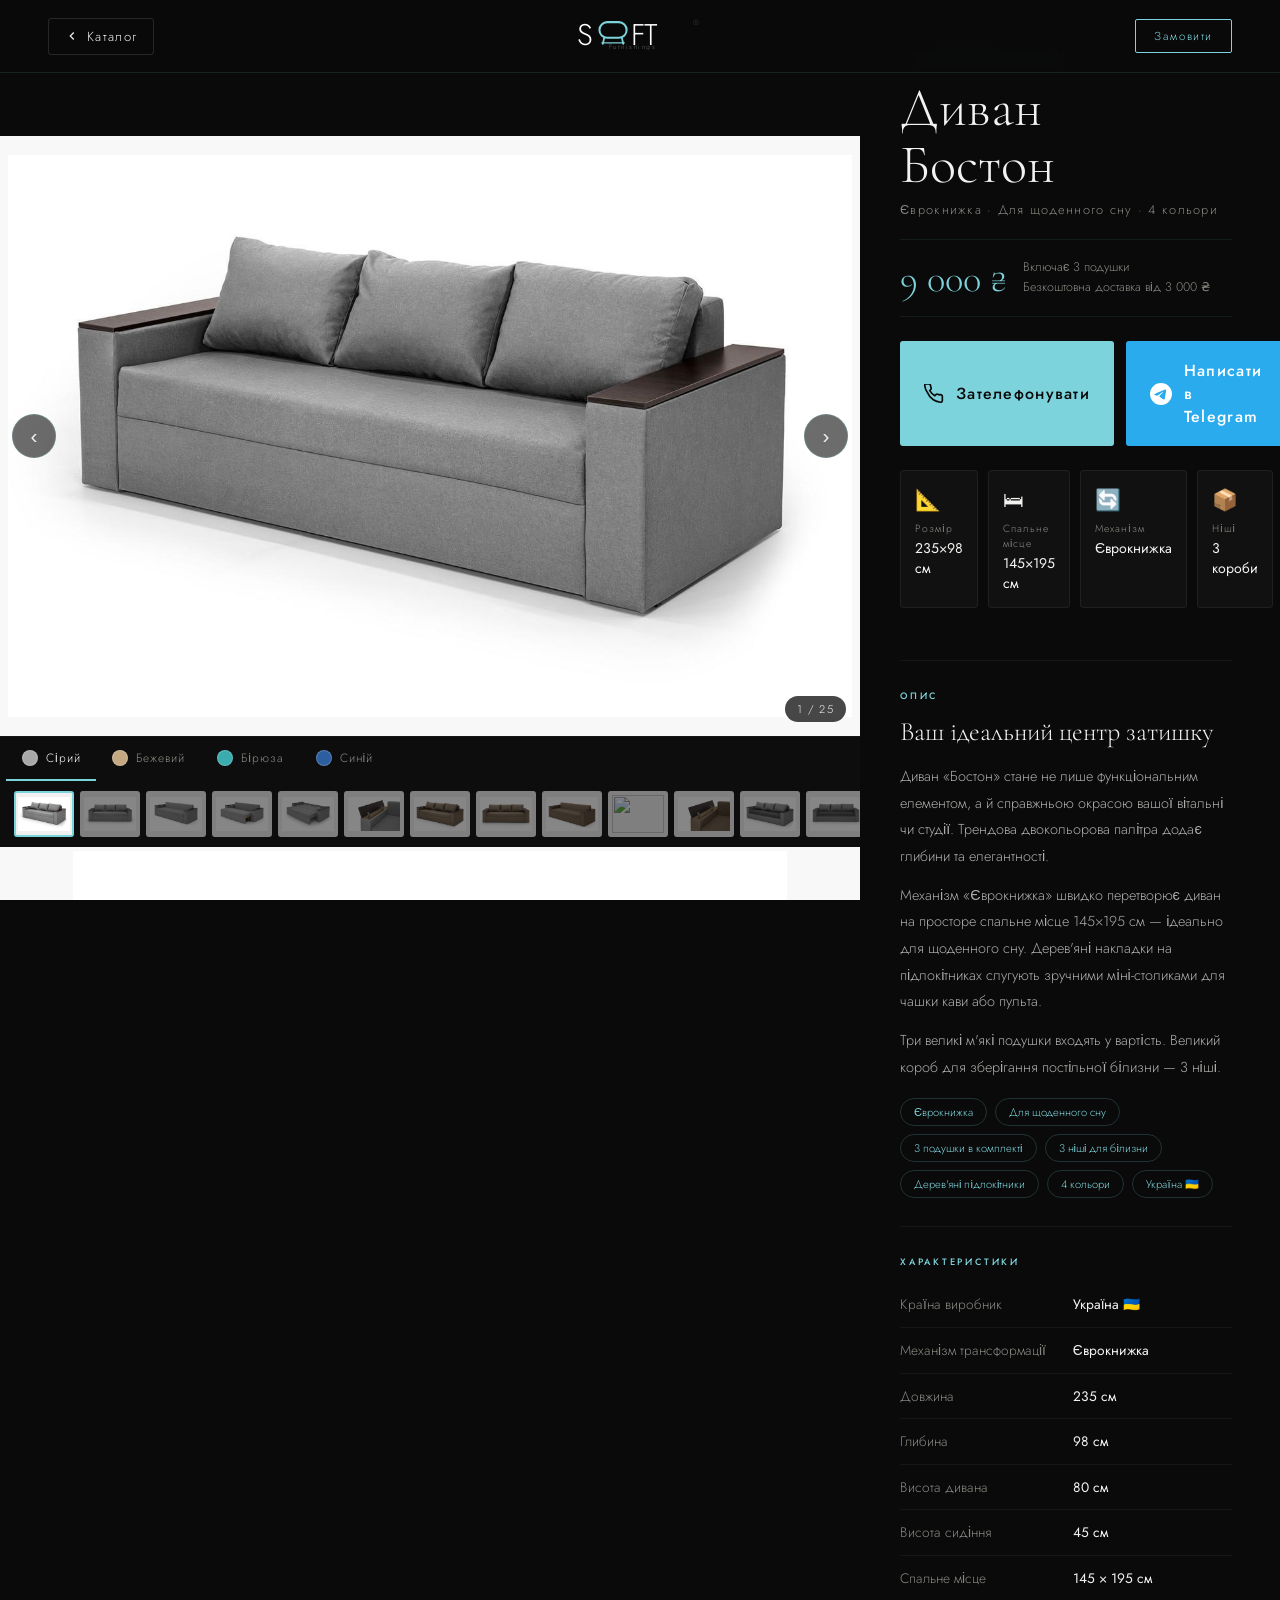
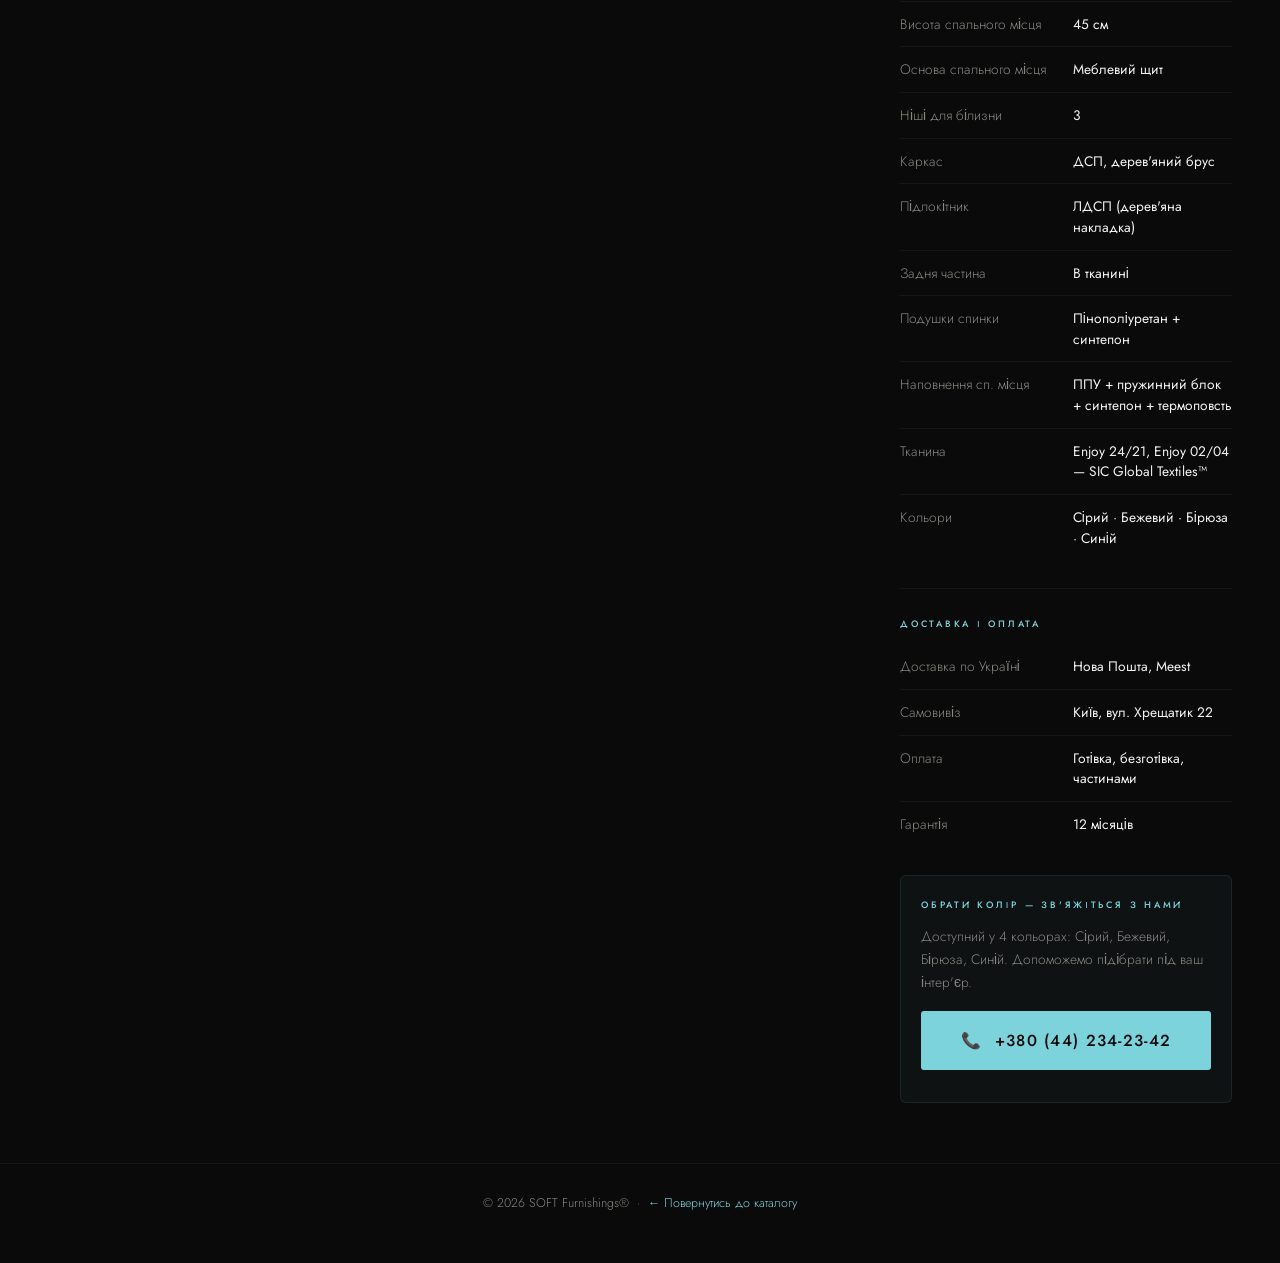
==== commit 778ebee1: "Add files via upload" ====
--- a/products/boston/index.html
+++ b/products/boston/index.html
@@ -331,7 +331,7 @@
   </div>
 
   <div class="footer-mini">
-    <p>© 2025 SOFT Furnishings® &nbsp;·&nbsp; <a href="../../index.html">← Повернутись до каталогу</a></p>
+    <p>© 2026 SOFT Furnishings® &nbsp;·&nbsp; <a href="../../index.html">← Повернутись до каталогу</a></p>
   </div>
 
   <div class="sticky-bar">
